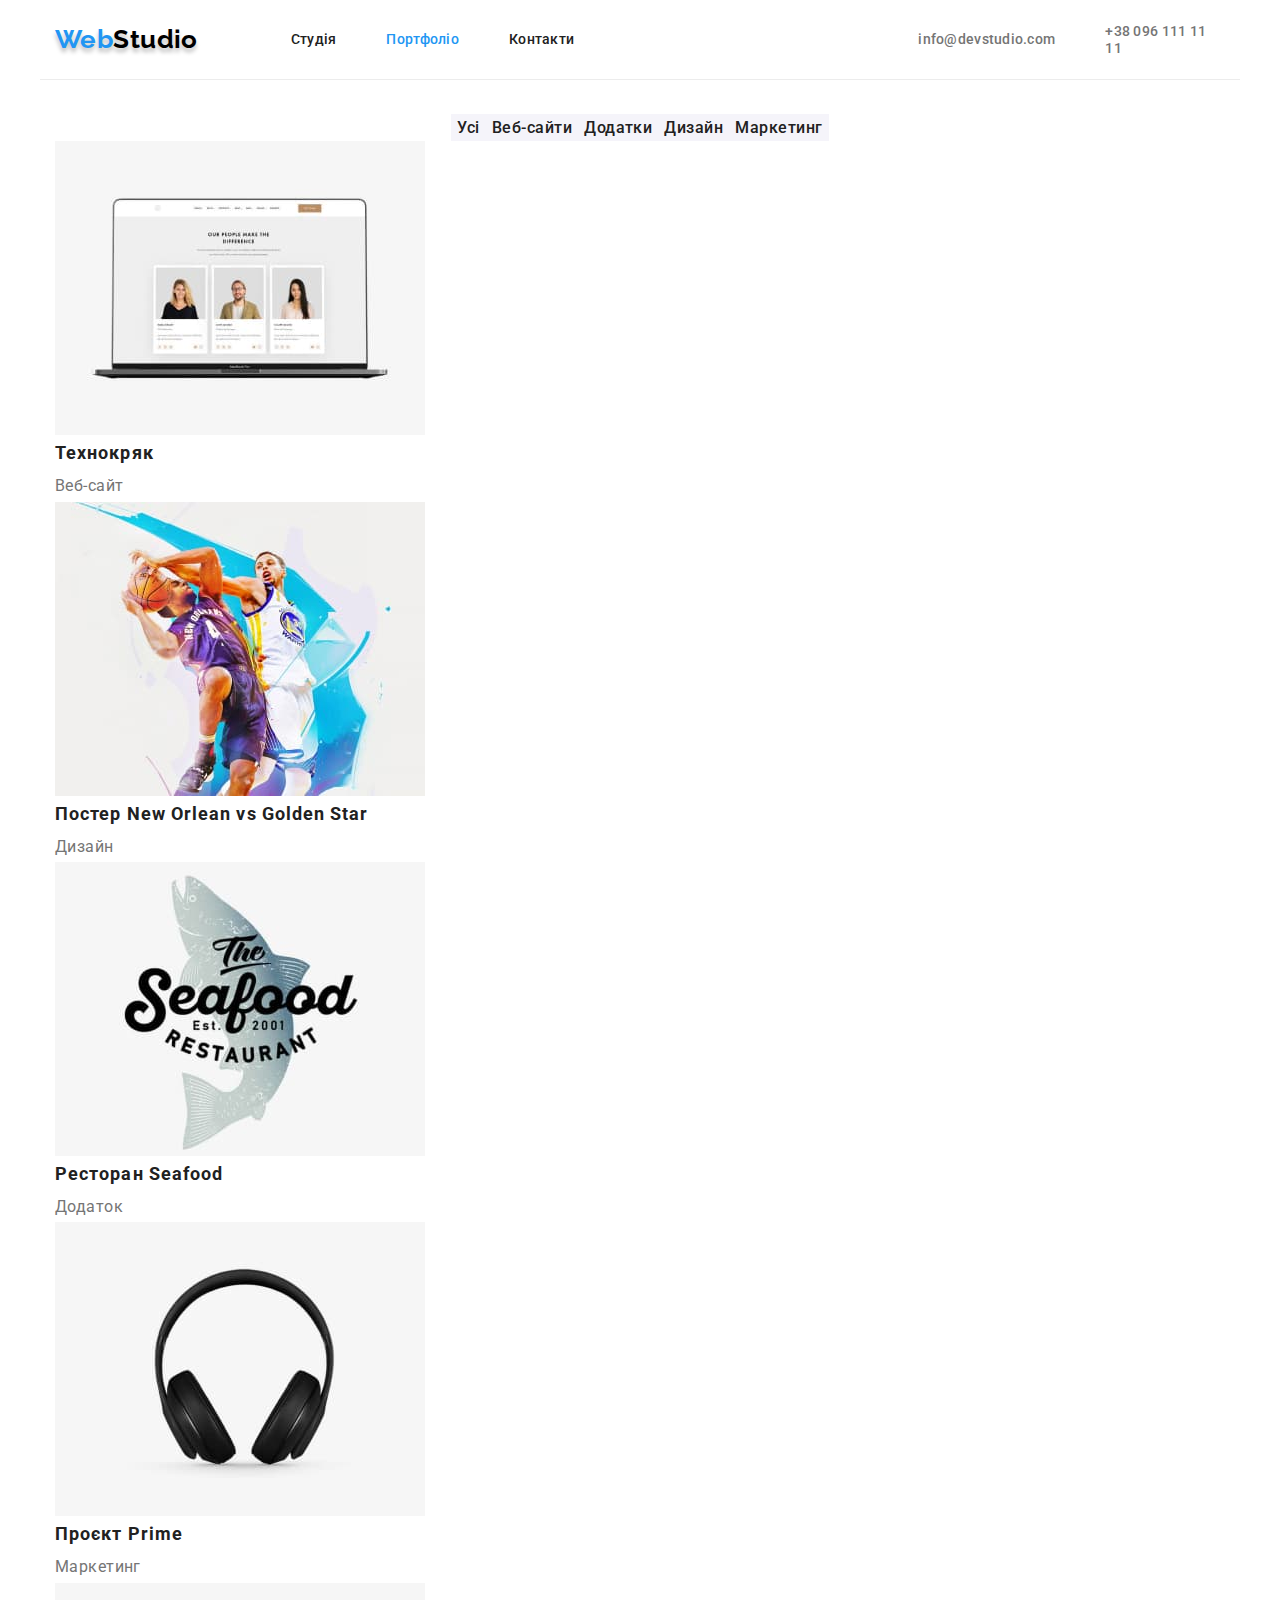
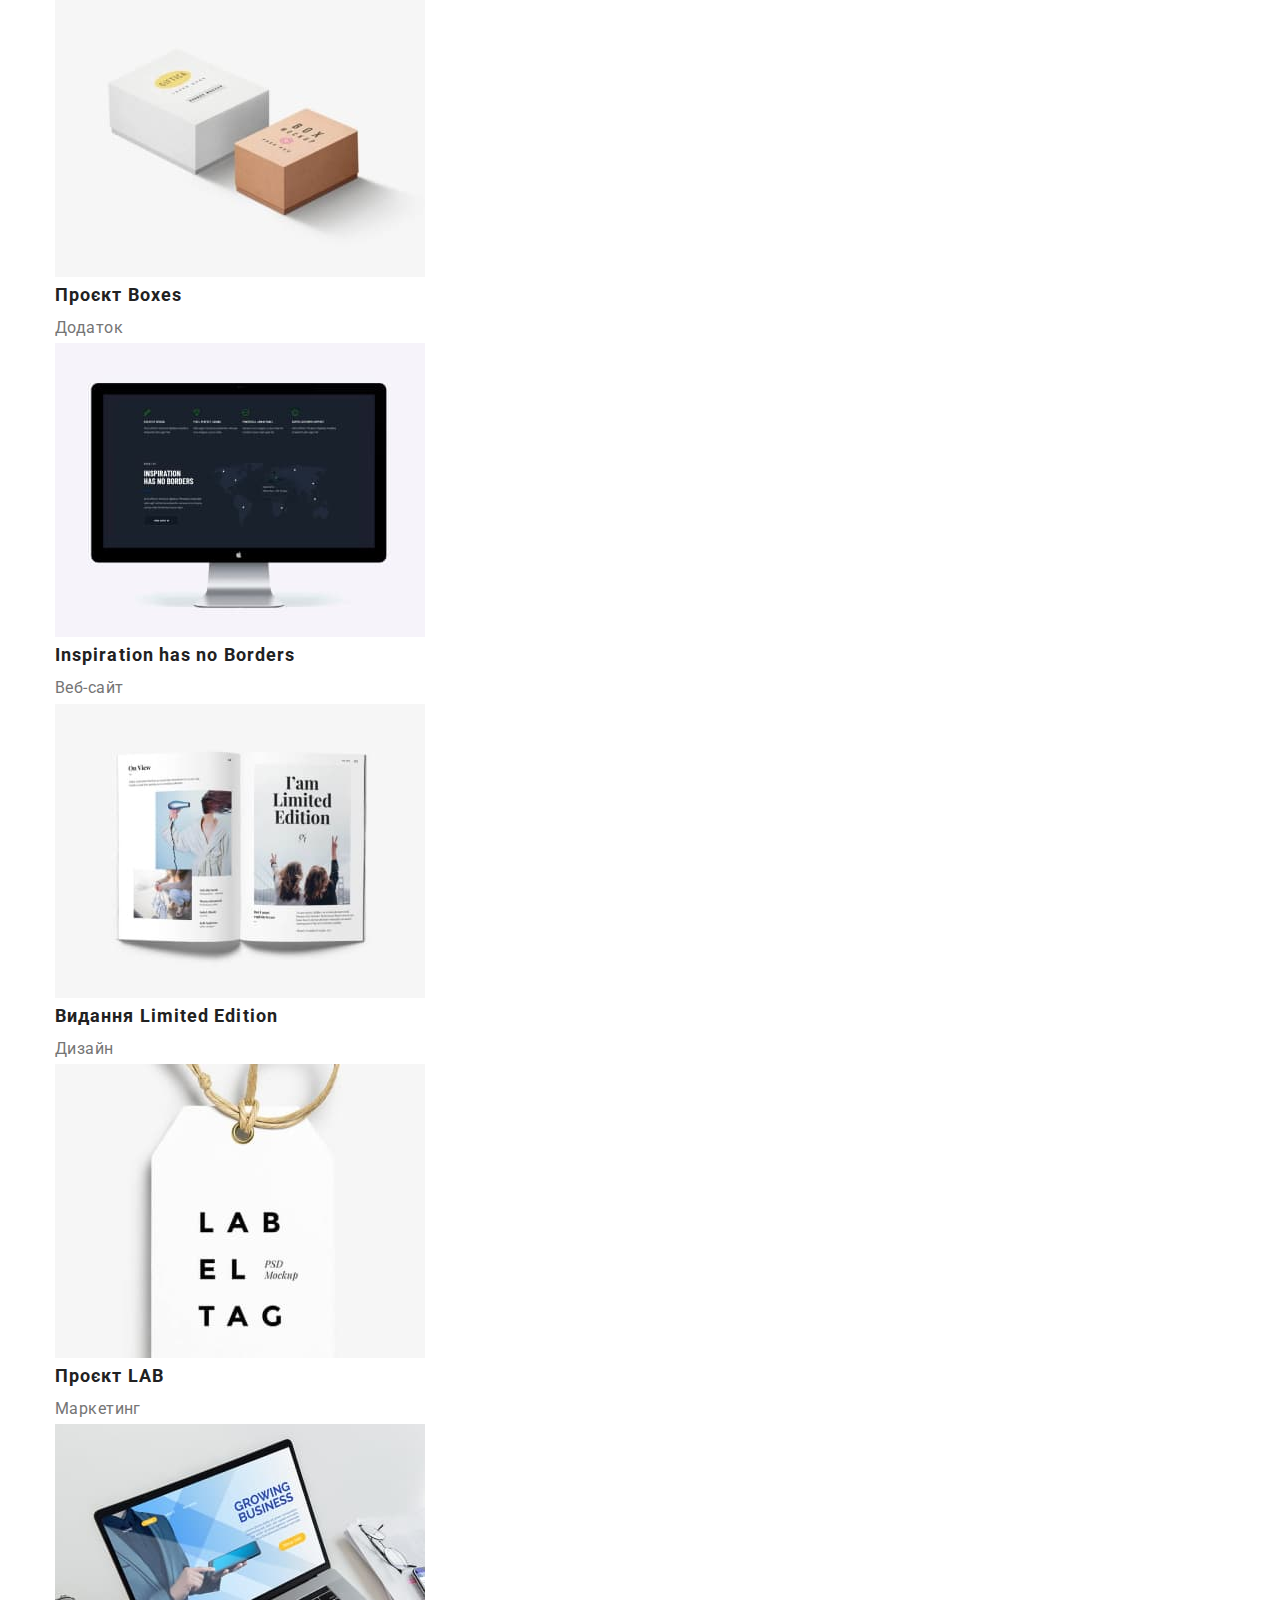
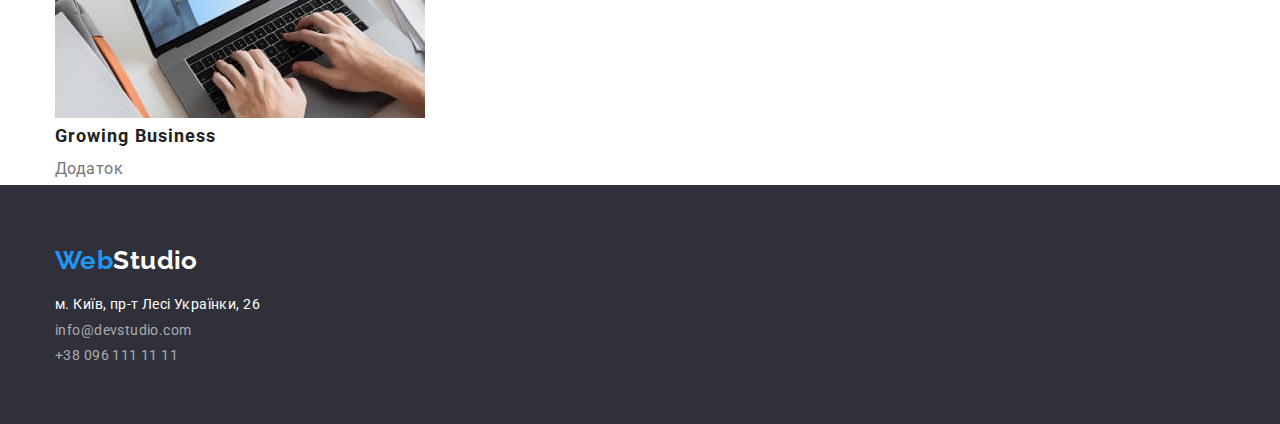
==== portfolio.html @ 4a366b96 "first" ====
<!DOCTYPE html>
<html lang="uk">
  <head>
    <meta charset="UTF-8" />
    <meta http-equiv="X-UA-Compatible" content="IE=edge" />
    <meta name="viewport" content="width=device-width, initial-scale=1.0" />
    <title>Portfolio</title>
    <link
      href="https://fonts.googleapis.com/css2?family=Raleway:wght@700&family=Roboto:wght@400;500;700;900&display=swap"
      rel="stylesheet"
    />
    <link
      rel="stylesheet"
      href="https://cdnjs.cloudflare.com/ajax/libs/modern-normalize/1.0.0/modern-normalize.min.css"
    />
    <link rel="stylesheet" href="./css/styles.css" />
  </head>
  <body>
    <!-- Хедер -->
    <header>
      <div class="container header-container">
        <a href="./index.html" lang="en" class="general-logo"
          ><span class="accent-logo">Web</span>Studio</a
        >
        <nav class="nav-container">
          <ul class="list-nav">
            <li class="nav-list-item">
              <a href="./index.html" class="nav-element">Студія</a>
            </li>
            <li class="nav-list-item">
              <a href="./portfolio.html" class="nav-element current">Портфоліо</a>
            </li>
            <li class="nav-list-item">
              <a href="" class="nav-element">Контакти</a>
            </li>
          </ul>
        </nav>
        <ul class="list-contacts contacts-container">
          <li class="list-contacts-item">
            <a href="mailto:info@devstudio.com" class="contact">info@devstudio.com</a>
          </li>
          <li class="list-contacts-item">
            <a href="tel:+38096111111" class="contact">+38 096 111 11 11</a>
          </li>
        </ul>
      </div>
    </header>
    <main>
      <!-- секція:головна сторінка -->
      <section>
        <div class="container">
          <h1 class="hiden-title">Портфоліо</h1>
          <ul class="list-filter">
            <li cla>
              <button type="button" class="filter-button">Усі</button>
            </li>
            <li>
              <button type="button" class="filter-button">Веб-сайти</button>
            </li>
            <li>
              <button type="button" class="filter-button">Додатки</button>
            </li>
            <li>
              <button type="button" class="filter-button">Дизайн</button>
            </li>
            <li>
              <button type="button" class="filter-button">Маркетинг</button>
            </li>
          </ul>
          <ul class="list-projects">
            <li>
              <img src="./images/portfolio1.jpg" alt="відкритий ноутбук" width="370" height="294" />
              <h2 class="projects-subtitle">Технокряк</h2>
              <p class="projects-text">Веб-сайт</p>
            </li>
            <li>
              <img
                src="./images/portfolio2.jpg"
                alt="двоє людей грають у баскетбол"
                width="370"
                height="294"
              />
              <h2 class="projects-subtitle">
                Постер <span lang="en">New Orlean vs Golden Star</span>
              </h2>
              <p class="projects-text">Дизайн</p>
            </li>
            <li>
              <img src="./images/portfolio3.jpg" alt="логотип ресторану" width="370" height="294" />
              <h2 class="projects-subtitle">Ресторан <span lang="en">Seafood</span></h2>
              <p class="projects-text">Додаток</p>
            </li>
            <li>
              <img src="./images/portfolio4.jpg" alt="навушники" width="370" height="294" />
              <h2 class="projects-subtitle">Проєкт <span lang="en">Prime</span></h2>
              <p class="projects-text">Маркетинг</p>
            </li>
            <li>
              <img src="./images/portfolio5.jpg" alt="картонні коробки" width="370" height="294" />
              <h2 class="projects-subtitle">Проєкт <span lang="en">Boxes</span></h2>
              <p class="projects-text">Додаток</p>
            </li>
            <li>
              <img
                src="./images/portfolio6.jpg"
                alt="моноблок компьютора"
                width="370"
                height="294"
              />
              <h2 lang="en" class="projects-subtitle">Inspiration has no Borders</h2>
              <p class="projects-text">Веб-сайт</p>
            </li>
            <li>
              <img src="./images/portfolio7.jpg" alt="розкрита книга" width="370" height="294" />
              <h2 class="projects-subtitle">Видання <span lang="en">Limited Edition</span></h2>
              <p class="projects-text">Дизайн</p>
            </li>
            <li>
              <img src="./images/portfolio8.jpg" alt="товариний знак" width="370" height="294" />
              <h2 class="projects-subtitle">Проєкт <span lang="en">LAB</span></h2>
              <p class="projects-text">Маркетинг</p>
            </li>
            <li>
              <img
                src="./images/portfolio9.jpg"
                alt="руки людини на клавіатурі ноутбука"
                width="370"
                height="294"
              />
              <h2 lang="en" class="projects-subtitle">Growing Business</h2>
              <p class="projects-text">Додаток</p>
            </li>
          </ul>
        </div>
      </section>
    </main>
    <!-- підвал -->
    <footer>
      <div class="container">
        <a href="./index.html" lang="en" class="footer-logo"
          ><span class="accent-logo">Web</span>Studio</a
        >
        <address>
          <ul class="list-footer">
            <li class="list-footer-item">
              <a
                href="https://www.google.com/maps/place/%D0%B1%D1%83%D0%BB%D1%8C%D0%B2%D0%B0%D1%80+%D0%9B%D0%B5%D1%81%D1%96+%D0%A3%D0%BA%D1%80%D0%B0%D1%97%D0%BD%D0%BA%D0%B8,+26,+%D0%9A%D0%B8%D1%97%D0%B2,+02000/@50.4265807,30.5361971,17z/data=!3m1!4b1!4m5!3m4!1s0x40d4cf0e033ecbe9:0x57a4dffefec77da0!8m2!3d50.4265807!4d30.5383858"
                target="_blank"
                rel="noopener noreferrer"
                class="contact-footer location"
                >м. Київ, пр-т Лесі Українки, 26</a
              >
            </li>
            <li class="list-footer-item">
              <a href="mailto:info@devstudio.com" class="contact-footer">info@devstudio.com</a>
            </li>
            <li class="list-footer-item">
              <a href="tel:+380961111111" class="contact-footer">+38 096 111 11 11</a>
            </li>
          </ul>
        </address>
      </div>
    </footer>
  </body>
</html>
---- css/styles.css ----
/* основна палітра*/
:root {
    --bcg-main: #FFFFFF;
    --bcg-secondary: #2F303A;
    --bcg-third: #F5F4FA;
    --title: #212121;
    --text: #757575;
    --accent-color: #2196F3;
    --text-secondary: #F5F4FA;
    --logo-main: #000000;
}
/* Загальні зміни */ 

body {
    background-color: var(--bcg-main);
    color: var(--text);
    font-family: Roboto, sans-serif;
    font-weight: 400;
    font-size: 14px;
    line-height: 1.2;
    letter-spacing: 0.03em;
}
h1,h2,h3,h4,p,ul {
    margin: 0;
    padding: 0;
}
img {
    display: block;
}
.container {
    width: 1200px;
    margin-left: auto;
    margin-right: auto;
    padding: 0px 15px;
}
/* Хедер */
.header-container {
    display: flex;
    align-items: center;
    height: 80px;
    margin-left: auto;
    margin-right: auto;
    padding: 0px 15px;
    border-bottom: 1px solid #ECECEC;
}

.nav-container{
    margin-right: 344px;
}

.accent-logo {
    color: var(--accent-color);
}
.general-logo {
    color: var(--logo-main);
    font-family: Raleway, sans-serif;
    font-weight: 700;
    font-size: 26px; 
    text-shadow: 0px 4px 4px rgba(0, 0, 0, 0.25);
    text-decoration: none; 
    margin-right: 93px;
}

.nav-element{
    color: var(--title);
    font-weight: 500;
    line-height: 1.1;
    letter-spacing: 0.02em;
    text-decoration: none;
}

.nav-element:hover,
.nav-element:focus {
    color: var(--accent-color);
}
.nav-element.current{
    color: var(--accent-color);
}

.nav-list-item:not(:last-child){
    margin-right: 50px;
}
.contact {
    color: var(--text);
    font-weight: 500;
    line-height: 1.1;
    letter-spacing: 0.02em;
    text-decoration: none;
}
.contact:hover,
.contact:focus {
    color: var(--accent-color);
}
.list-nav {
    display: flex;
    list-style: none;
    
}
.list-contacts {
    list-style: none;
}
.contacts-container {
    display: flex;
    align-items: center;
}
.list-contacts-item:not(:last-child) {
    margin-right: 50px;
}
/* Герой */
.hero {
    background-color:var(--bcg-secondary);
    width: 1600px;
    height: 600px;
    
    padding-top: 200px;
}
.hero-title {
    color: var(--bcg-main);
    font-weight: 900;
    font-size: 44px;
    line-height: 1.4;
    letter-spacing: 0.06em;
    text-align: center;
    margin-bottom: 30px;
    width: 696px;
    margin-right: auto;
    margin-left: auto; 
}

.hero-button {
    font-family: inherit;
    background-color: var(--accent-color);
    color: var(--bcg-main);
    font-weight: 700;
    font-size: 16px;
    line-height: 1.9;
    letter-spacing: 0.06em;
    border: none;
    cursor: pointer;
    border-radius: 4px;
    margin-right: auto;
    margin-left: auto;
    display: block;
}

/* секція перелік переваг компанії */

.hiden-title {
visibility: hidden;
}
.superiority-title {
    color: var(--title);
    font-size: 14px;
    font-weight: 700;
    line-height: 1.1;
    margin-bottom: 10px;
}
.superiority-text {
    line-height: 1.7;
}
.list-superiority {
    list-style: none;
    display: flex;
    padding-bottom: 94px;
    padding-top: 94px;
    align-items: center;
    margin-left: auto;
    margin-right: auto;
}
.superiority-list-item:not(:last-child) {
    margin-right: 30px;
}
/* секція:перелік послуг,які може надати компаніяї*/

.services-container {
    padding-bottom: 94px;
}
.services-title {
    color: var(--title);
    font-weight: 700;
    font-size: 36px;
    text-align: center;
    margin-bottom: 50px;
}
.list-services {
    list-style: none;
    display: flex;
    justify-content: flex-start; 
}

.list-services-item:not(:last-child) {
margin-right: 30px;
}

/* секція:перелік працівників компанії */
.team-section {
    background-color: var(--bcg-third);
    padding-bottom: 94px;
}
.team-section-container {
    padding-top: 94px;
}
.team-main-title {
    color: var(--title);
    font-weight: 700;
    font-size: 36px;
    text-align: center;
    margin-bottom: 50px;
    
}
.team-secondary-title {
    color: var(--title);
    font-weight: 500;
    font-size: 16px;
    margin-bottom: 10px;
}
.team-text {
    font-size: 16px;
    
}
.list-team {
    background-color: var(--bcg-third);
    list-style: none;
    display: flex;
    text-align: center;
}
.list-team-item:not(:last-child) {
margin-right: 30px;
}
.list-team-item {
background-color: var(--bcg-main);
width: 270px;
height: 368px;
border-radius: 2px;
box-shadow: 1px 1px 1px 1px rgba(0, 0, 0, 0.25)
}
.team-img {
    margin-bottom: 30px;
}
/* підвал */
footer {
    background-color: var(--bcg-secondary);
    padding-top: 60px;
    padding-bottom: 60px;
}
.footer-logo {
    display: inline-block;
    color: var(--bcg-main);
    font-family: Raleway, sans-serif;
    font-weight: 700;
    font-size: 26px;
    text-decoration: none;
    margin-bottom: 20px;
}

.contact-footer.location {
    color: var(--bcg-main);
    text-decoration: none;
    font-style: normal;
}
.contact-footer-location:hover,
.contact-footer-location:focus {
    color: var(--accent-color);
}

.contact-footer {
    color: rgba(255, 255, 255, 0.6);
    text-decoration: none;
    font-style: normal;
}

.contact-footer:hover,
.contact-footer:focus {
    color: var(--accent-color);
}
.list-footer {
    list-style: none;
}
.list-footer-item:not(:last-child) {
    margin-bottom: 9px;
}
/* -------------Портфоліо------------ */
/* секція:головна сторінка */
.list-filter {
    list-style: none;
    display: flex;
    justify-content: center;
    
    
}

.filter-button {
    font-family: inherit;
    font-weight: 500;
    font-size: 16px;
    line-height: 1.6;
    letter-spacing: 0.03em;
    color: var(--title);
    background-color: var(--bcg-third);
    border: none;
    cursor: pointer;

}
.filter-button:hover,
.filter-button:focus {
    background-color: var(--accent-color);
    color: var(--bcg-main);
}
/* секція:проєкт */
.list-projects {
    list-style-type: none;
}
.projects-subtitle {
    color: var(--title);
    font-size: 18px;
    line-height: 2;
    letter-spacing: 0.06em;
}
.projects-text {
    font-size: 16px;
    line-height: 1.9;
    
}
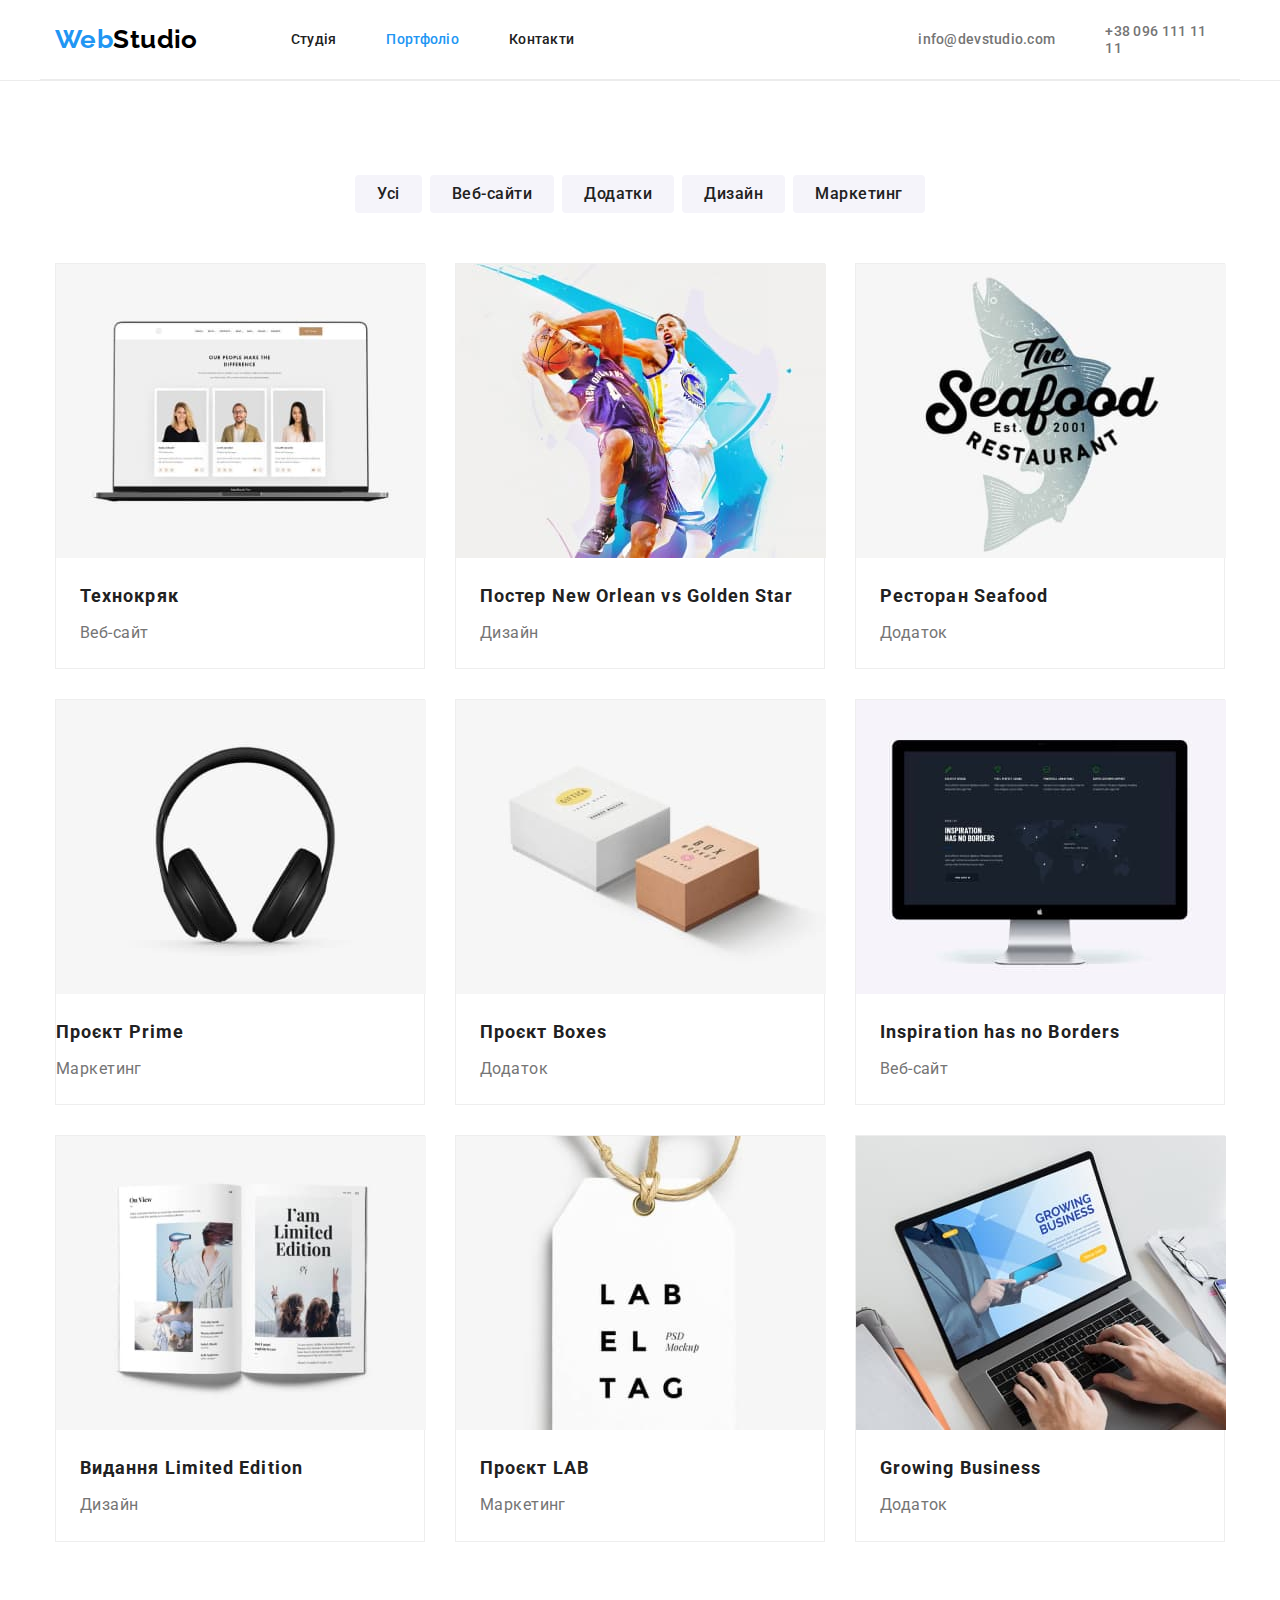
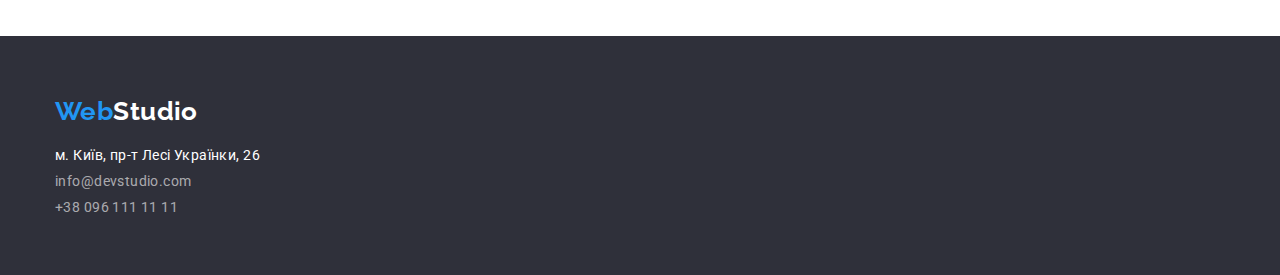
==== commit 88d175db: "second" ====
--- a/portfolio.html
+++ b/portfolio.html
@@ -17,7 +17,7 @@
   </head>
   <body>
     <!-- Хедер -->
-    <header>
+    <header class="header-line header-portfolio">
       <div class="container header-container">
         <a href="./index.html" lang="en" class="general-logo"
           ><span class="accent-logo">Web</span>Studio</a
@@ -47,7 +47,7 @@
     </header>
     <main>
       <!-- секція:головна сторінка -->
-      <section>
+      <section class="main-portfolio">
         <div class="container">
           <h1 class="hiden-title">Портфоліо</h1>
           <ul class="list-filter">
@@ -68,67 +68,110 @@
             </li>
           </ul>
           <ul class="list-projects">
-            <li>
-              <img src="./images/portfolio1.jpg" alt="відкритий ноутбук" width="370" height="294" />
-              <h2 class="projects-subtitle">Технокряк</h2>
-              <p class="projects-text">Веб-сайт</p>
-            </li>
-            <li>
-              <img
+            <li class="project-item">
+              <img
+                class="img-projects"
+                src="./images/portfolio1.jpg"
+                alt="відкритий ноутбук"
+                width="370"
+              />
+              <div class="projects-text-container">
+                <h2 class="projects-subtitle">Технокряк</h2>
+                <p class="projects-text">Веб-сайт</p>
+              </div>
+            </li>
+            <li class="project-item">
+              <img
+                class="img-projects"
                 src="./images/portfolio2.jpg"
                 alt="двоє людей грають у баскетбол"
                 width="370"
-                height="294"
-              />
-              <h2 class="projects-subtitle">
-                Постер <span lang="en">New Orlean vs Golden Star</span>
-              </h2>
-              <p class="projects-text">Дизайн</p>
-            </li>
-            <li>
-              <img src="./images/portfolio3.jpg" alt="логотип ресторану" width="370" height="294" />
-              <h2 class="projects-subtitle">Ресторан <span lang="en">Seafood</span></h2>
-              <p class="projects-text">Додаток</p>
-            </li>
-            <li>
-              <img src="./images/portfolio4.jpg" alt="навушники" width="370" height="294" />
-              <h2 class="projects-subtitle">Проєкт <span lang="en">Prime</span></h2>
-              <p class="projects-text">Маркетинг</p>
-            </li>
-            <li>
-              <img src="./images/portfolio5.jpg" alt="картонні коробки" width="370" height="294" />
-              <h2 class="projects-subtitle">Проєкт <span lang="en">Boxes</span></h2>
-              <p class="projects-text">Додаток</p>
-            </li>
-            <li>
-              <img
+              />
+              <div class="projects-text-container">
+                <h2 class="projects-subtitle">
+                  Постер <span lang="en">New Orlean vs Golden Star</span>
+                </h2>
+                <p class="projects-text">Дизайн</p>
+              </div>
+            </li>
+            <li class="project-item">
+              <img
+                class="img-projects"
+                src="./images/portfolio3.jpg"
+                alt="логотип ресторану"
+                width="370"
+              />
+              <div class="projects-text-container">
+                <h2 class="projects-subtitle">Ресторан <span lang="en">Seafood</span></h2>
+                <p class="projects-text">Додаток</p>
+              </div>
+            </li>
+            <li class="project-item">
+              <img class="img-projects" src="./images/portfolio4.jpg" alt="навушники" width="370" />
+              <div>
+                <h2 class="projects-subtitle">Проєкт <span lang="en">Prime</span></h2>
+                <p class="projects-text">Маркетинг</p>
+              </div>
+            </li>
+            <li class="project-item">
+              <img
+                class="img-projects"
+                src="./images/portfolio5.jpg"
+                alt="картонні коробки"
+                width="370"
+              />
+              <div class="projects-text-container">
+                <h2 class="projects-subtitle">Проєкт <span lang="en">Boxes</span></h2>
+                <p class="projects-text">Додаток</p>
+              </div>
+            </li>
+            <li class="project-item">
+              <img
+                class="img-projects"
                 src="./images/portfolio6.jpg"
                 alt="моноблок компьютора"
                 width="370"
-                height="294"
-              />
-              <h2 lang="en" class="projects-subtitle">Inspiration has no Borders</h2>
-              <p class="projects-text">Веб-сайт</p>
-            </li>
-            <li>
-              <img src="./images/portfolio7.jpg" alt="розкрита книга" width="370" height="294" />
-              <h2 class="projects-subtitle">Видання <span lang="en">Limited Edition</span></h2>
-              <p class="projects-text">Дизайн</p>
-            </li>
-            <li>
-              <img src="./images/portfolio8.jpg" alt="товариний знак" width="370" height="294" />
-              <h2 class="projects-subtitle">Проєкт <span lang="en">LAB</span></h2>
-              <p class="projects-text">Маркетинг</p>
-            </li>
-            <li>
-              <img
+              />
+              <div class="projects-text-container">
+                <h2 lang="en" class="projects-subtitle">Inspiration has no Borders</h2>
+                <p class="projects-text">Веб-сайт</p>
+              </div>
+            </li>
+            <li class="project-item">
+              <img
+                class="img-projects"
+                src="./images/portfolio7.jpg"
+                alt="розкрита книга"
+                width="370"
+              />
+              <div class="projects-text-container">
+                <h2 class="projects-subtitle">Видання <span lang="en">Limited Edition</span></h2>
+                <p class="projects-text">Дизайн</p>
+              </div>
+            </li>
+            <li class="project-item">
+              <img
+                class="img-projects"
+                src="./images/portfolio8.jpg"
+                alt="товариний знак"
+                width="370"
+              />
+              <div class="projects-text-container">
+                <h2 class="projects-subtitle">Проєкт <span lang="en">LAB</span></h2>
+                <p class="projects-text">Маркетинг</p>
+              </div>
+            </li>
+            <li class="project-item">
+              <img
+                class="img-projects"
                 src="./images/portfolio9.jpg"
                 alt="руки людини на клавіатурі ноутбука"
                 width="370"
-                height="294"
-              />
-              <h2 lang="en" class="projects-subtitle">Growing Business</h2>
-              <p class="projects-text">Додаток</p>
+              />
+              <div class="projects-text-container">
+                <h2 lang="en" class="projects-subtitle">Growing Business</h2>
+                <p class="projects-text">Додаток</p>
+              </div>
             </li>
           </ul>
         </div>
--- a/css/styles.css
+++ b/css/styles.css
@@ -3,6 +3,7 @@
     --bcg-main: #FFFFFF;
     --bcg-secondary: #2F303A;
     --bcg-third: #F5F4FA;
+    --border-projects: #EEEEEE;
     --title: #212121;
     --text: #757575;
     --accent-color: #2196F3;
@@ -34,6 +35,13 @@
     padding: 0px 15px;
 }
 /* Хедер */
+.header-line {
+border-bottom: 1px solid #ECECEC;
+
+}
+.header-portfolio {
+    margin-bottom: 94px;
+}
 .header-container {
     display: flex;
     align-items: center;
@@ -56,7 +64,6 @@
     font-family: Raleway, sans-serif;
     font-weight: 700;
     font-size: 26px; 
-    text-shadow: 0px 4px 4px rgba(0, 0, 0, 0.25);
     text-decoration: none; 
     margin-right: 93px;
 }
@@ -145,9 +152,6 @@
 
 /* секція перелік переваг компанії */
 
-.hiden-title {
-visibility: hidden;
-}
 .superiority-title {
     color: var(--title);
     font-size: 14px;
@@ -231,8 +235,7 @@
 background-color: var(--bcg-main);
 width: 270px;
 height: 368px;
-border-radius: 2px;
-box-shadow: 1px 1px 1px 1px rgba(0, 0, 0, 0.25)
+border-radius: 2%;
 }
 .team-img {
     margin-bottom: 30px;
@@ -281,12 +284,25 @@
 }
 /* -------------Портфоліо------------ */
 /* секція:головна сторінка */
+.hiden-title {
+    position: absolute;
+        width: 1px;
+        height: 1px;
+        margin: -1px;
+        border: 0;
+        padding: 0;
+    
+        white-space: nowrap;
+        clip-path: inset(100%);
+        clip: rect(0 0 0 0);
+        overflow: hidden;
+    }
 .list-filter {
     list-style: none;
     display: flex;
     justify-content: center;
-    
-    
+    gap: 8px;
+    margin-bottom: 50px;  
 }
 
 .filter-button {
@@ -299,6 +315,8 @@
     background-color: var(--bcg-third);
     border: none;
     cursor: pointer;
+    border-radius: 4px;
+    padding: 6px 22px;
 
 }
 .filter-button:hover,
@@ -306,18 +324,43 @@
     background-color: var(--accent-color);
     color: var(--bcg-main);
 }
-/* секція:проєкт */
+
 .list-projects {
     list-style-type: none;
+    display: flex;
+    flex-grow: 1;
+    flex-wrap: wrap;
+    gap: 30px;
+    
 }
 .projects-subtitle {
     color: var(--title);
     font-size: 18px;
     line-height: 2;
     letter-spacing: 0.06em;
+    margin-bottom: 4px;
 }
 .projects-text {
     font-size: 16px;
     line-height: 1.9;
     
+}
+.project-item {
+    border: 1px solid var(--border-projects);
+    width: calc((100% - 2 * 30px) / 3);
+    
+   
+    
+}
+    .img-projects {
+    margin-bottom: 20px;
+    
+}
+.main-portfolio {
+    margin-bottom: 94px;
+}
+.projects-text-container {
+    padding-left: 24px;
+    padding-right: 24px;
+    padding-bottom: 20px;
 }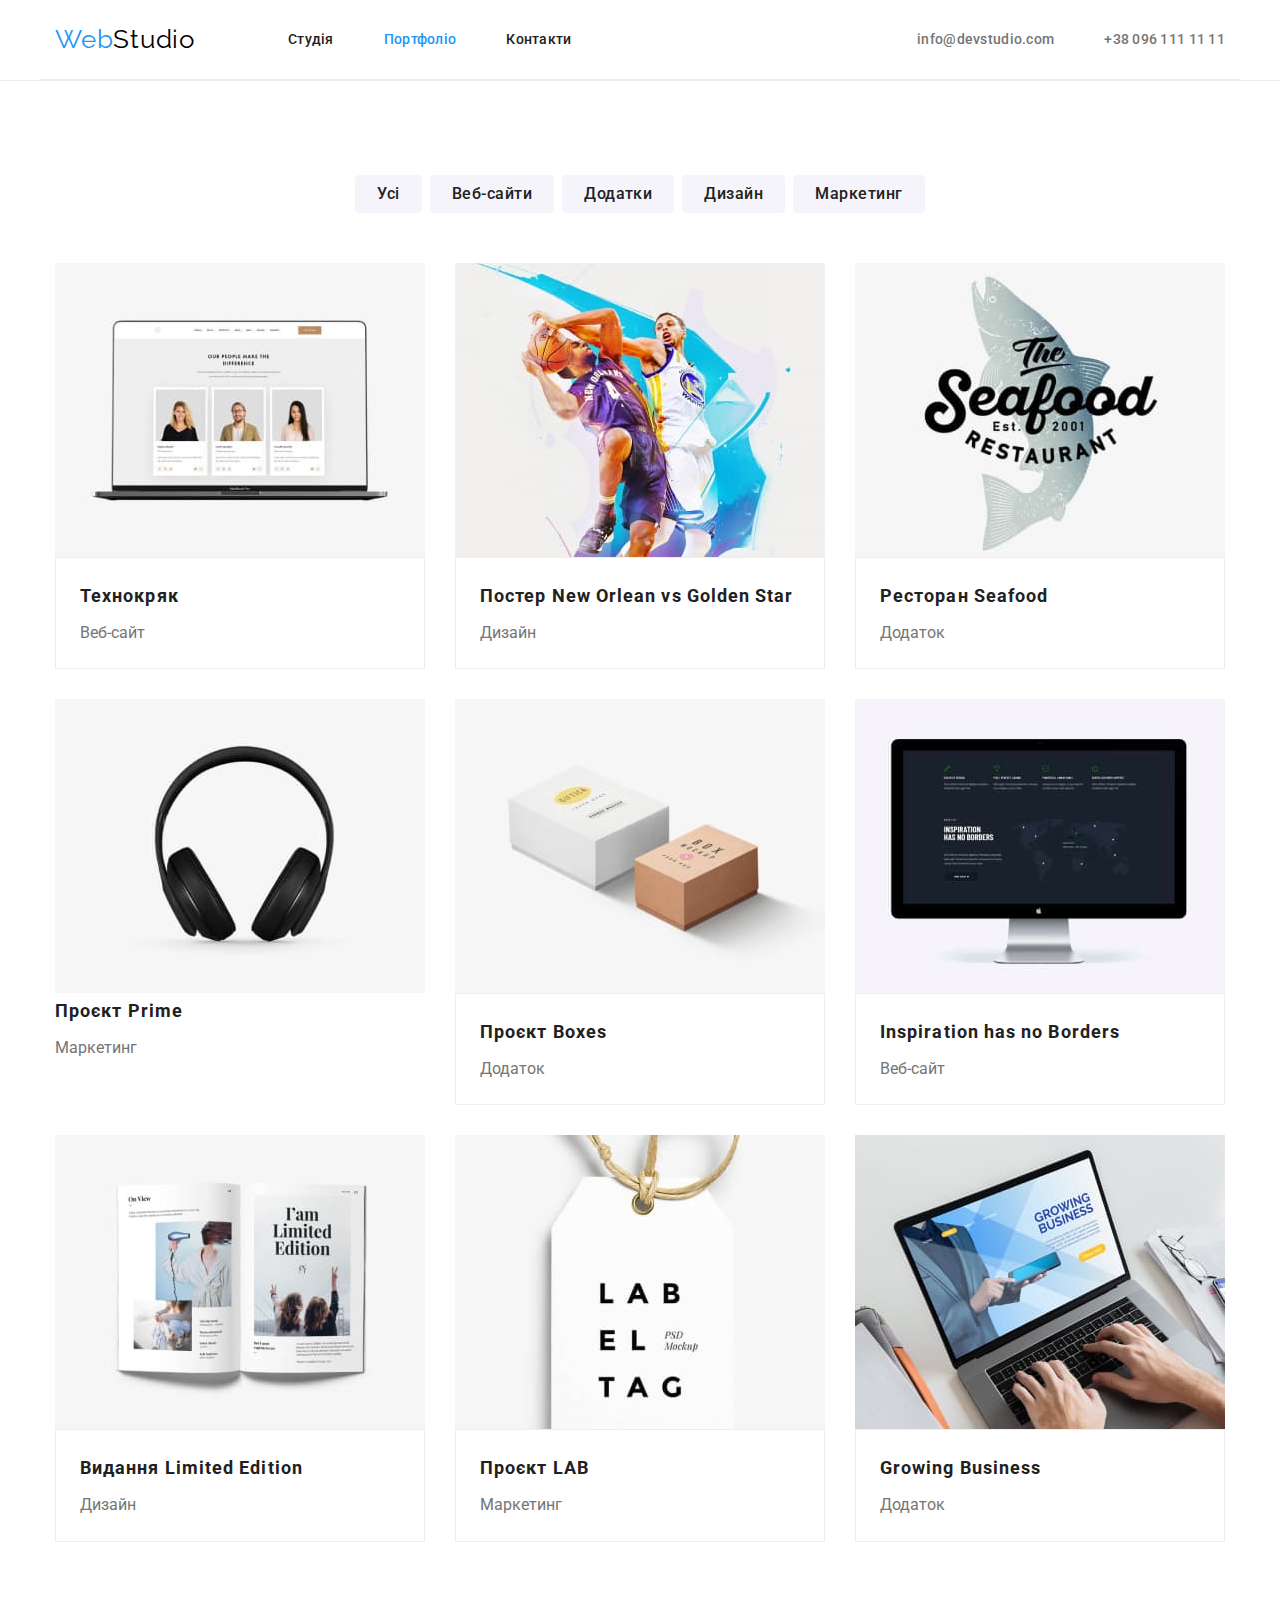
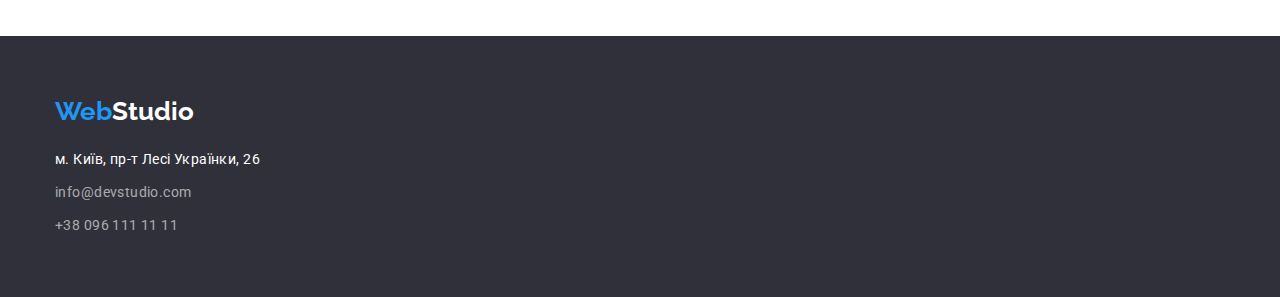
==== commit cecbe97e: "Taking into account the comments" ====
--- a/portfolio.html
+++ b/portfolio.html
@@ -17,41 +17,41 @@
   </head>
   <body>
     <!-- Хедер -->
-    <header class="header-line header-portfolio">
+    <header class="header-line">
       <div class="container header-container">
-        <a href="./index.html" lang="en" class="general-logo"
+        <a href="./index.html" lang="en" class="general-logo link"
           ><span class="accent-logo">Web</span>Studio</a
         >
         <nav class="nav-container">
-          <ul class="list-nav">
+          <ul class="list-nav list">
             <li class="nav-list-item">
-              <a href="./index.html" class="nav-element">Студія</a>
+              <a href="./index.html" class="nav-element link">Студія</a>
             </li>
             <li class="nav-list-item">
-              <a href="./portfolio.html" class="nav-element current">Портфоліо</a>
+              <a href="./portfolio.html" class="nav-element current link">Портфоліо</a>
             </li>
             <li class="nav-list-item">
-              <a href="" class="nav-element">Контакти</a>
+              <a href="" class="nav-element link">Контакти</a>
             </li>
           </ul>
         </nav>
-        <ul class="list-contacts contacts-container">
+        <ul class="list-contacts contacts-container list">
           <li class="list-contacts-item">
-            <a href="mailto:info@devstudio.com" class="contact">info@devstudio.com</a>
+            <a href="mailto:info@devstudio.com" class="contact link">info@devstudio.com</a>
           </li>
           <li class="list-contacts-item">
-            <a href="tel:+38096111111" class="contact">+38 096 111 11 11</a>
+            <a href="tel:+38096111111" class="contact link">+38 096 111 11 11</a>
           </li>
         </ul>
       </div>
     </header>
     <main>
       <!-- секція:головна сторінка -->
-      <section class="main-portfolio">
+      <section class="section main-portfolio">
         <div class="container">
-          <h1 class="hiden-title">Портфоліо</h1>
-          <ul class="list-filter">
-            <li cla>
+          <h1 class="visually-hidden">Портфоліо</h1>
+          <ul class="list-filter list">
+            <li>
               <button type="button" class="filter-button">Усі</button>
             </li>
             <li>
@@ -67,7 +67,7 @@
               <button type="button" class="filter-button">Маркетинг</button>
             </li>
           </ul>
-          <ul class="list-projects">
+          <ul class="list-projects list">
             <li class="project-item">
               <img
                 class="img-projects"
@@ -180,25 +180,25 @@
     <!-- підвал -->
     <footer>
       <div class="container">
-        <a href="./index.html" lang="en" class="footer-logo"
+        <a href="./index.html" lang="en" class="footer-logo link"
           ><span class="accent-logo">Web</span>Studio</a
         >
-        <address>
-          <ul class="list-footer">
+        <address class="footer-address">
+          <ul class="list-footer list">
             <li class="list-footer-item">
               <a
                 href="https://www.google.com/maps/place/%D0%B1%D1%83%D0%BB%D1%8C%D0%B2%D0%B0%D1%80+%D0%9B%D0%B5%D1%81%D1%96+%D0%A3%D0%BA%D1%80%D0%B0%D1%97%D0%BD%D0%BA%D0%B8,+26,+%D0%9A%D0%B8%D1%97%D0%B2,+02000/@50.4265807,30.5361971,17z/data=!3m1!4b1!4m5!3m4!1s0x40d4cf0e033ecbe9:0x57a4dffefec77da0!8m2!3d50.4265807!4d30.5383858"
                 target="_blank"
                 rel="noopener noreferrer"
-                class="contact-footer location"
+                class="contact-footer location link"
                 >м. Київ, пр-т Лесі Українки, 26</a
               >
             </li>
             <li class="list-footer-item">
-              <a href="mailto:info@devstudio.com" class="contact-footer">info@devstudio.com</a>
+              <a href="mailto:info@devstudio.com" class="contact-footer link">info@devstudio.com</a>
             </li>
             <li class="list-footer-item">
-              <a href="tel:+380961111111" class="contact-footer">+38 096 111 11 11</a>
+              <a href="tel:+380961111111" class="contact-footer link">+38 096 111 11 11</a>
             </li>
           </ul>
         </address>
--- a/css/styles.css
+++ b/css/styles.css
@@ -16,10 +16,7 @@
     background-color: var(--bcg-main);
     color: var(--text);
     font-family: Roboto, sans-serif;
-    font-weight: 400;
-    font-size: 14px;
-    line-height: 1.2;
-    letter-spacing: 0.03em;
+   
 }
 h1,h2,h3,h4,p,ul {
     margin: 0;
@@ -34,14 +31,35 @@
     margin-right: auto;
     padding: 0px 15px;
 }
+.link{
+    text-decoration: none;
+}
+.visually-hidden {
+    position: absolute;
+    width: 1px;
+    height: 1px;
+    margin: -1px;
+    border: 0;
+    padding: 0;
+
+    white-space: nowrap;
+    clip-path: inset(100%);
+    clip: rect(0 0 0 0);
+    overflow: hidden;
+}
+.section{
+    padding-top: 94px;
+    padding-bottom: 94px;
+}
+.list{
+    list-style: none;
+}
 /* Хедер */
 .header-line {
 border-bottom: 1px solid #ECECEC;
 
 }
-.header-portfolio {
-    margin-bottom: 94px;
-}
+
 .header-container {
     display: flex;
     align-items: center;
@@ -53,7 +71,7 @@
 }
 
 .nav-container{
-    margin-right: 344px;
+    margin-right: auto;
 }
 
 .accent-logo {
@@ -62,18 +80,22 @@
 .general-logo {
     color: var(--logo-main);
     font-family: Raleway, sans-serif;
-    font-weight: 700;
-    font-size: 26px; 
-    text-decoration: none; 
+    font-size: 26px;
+    line-height: calc(31/26);
+    letter-spacing: 0.03em; 
     margin-right: 93px;
+    padding-top: 20px;
+    padding-bottom: 20px;
 }
 
 .nav-element{
     color: var(--title);
     font-weight: 500;
-    line-height: 1.1;
+    font-size: 14px;
+    line-height: calc(16/14);
     letter-spacing: 0.02em;
-    text-decoration: none;
+    padding-top: 20px;
+    padding-bottom: 20px;
 }
 
 .nav-element:hover,
@@ -90,9 +112,11 @@
 .contact {
     color: var(--text);
     font-weight: 500;
-    line-height: 1.1;
+    font-size: 14px;
+    line-height: calc(16/14);
     letter-spacing: 0.02em;
-    text-decoration: none;
+    padding-top: 20px;
+    padding-bottom: 20px;
 }
 .contact:hover,
 .contact:focus {
@@ -100,12 +124,10 @@
 }
 .list-nav {
     display: flex;
-    list-style: none;
-    
-}
-.list-contacts {
-    list-style: none;
-}
+    
+    
+}
+
 .contacts-container {
     display: flex;
     align-items: center;
@@ -117,9 +139,9 @@
 .hero {
     background-color:var(--bcg-secondary);
     width: 1600px;
-    height: 600px;
-    
+    padding-bottom: 200px;
     padding-top: 200px;
+    text-align: center;
 }
 .hero-title {
     color: var(--bcg-main);
@@ -127,7 +149,6 @@
     font-size: 44px;
     line-height: 1.4;
     letter-spacing: 0.06em;
-    text-align: center;
     margin-bottom: 30px;
     width: 696px;
     margin-right: auto;
@@ -135,61 +156,57 @@
 }
 
 .hero-button {
-    font-family: inherit;
     background-color: var(--accent-color);
     color: var(--bcg-main);
     font-weight: 700;
-    font-size: 16px;
     line-height: 1.9;
     letter-spacing: 0.06em;
     border: none;
     cursor: pointer;
     border-radius: 4px;
-    margin-right: auto;
-    margin-left: auto;
-    display: block;
-}
-
+    padding: 10px 32px;
+}
+.hero-button:hover,
+.hero-button:focus{
+    background-color: #188CE8;
+}
 /* секція перелік переваг компанії */
 
 .superiority-title {
     color: var(--title);
     font-size: 14px;
-    font-weight: 700;
     line-height: 1.1;
+    letter-spacing: 0.03em;
     margin-bottom: 10px;
 }
 .superiority-text {
+    font-size: 14px;
     line-height: 1.7;
+    letter-spacing: 0.03em;
 }
 .list-superiority {
-    list-style: none;
-    display: flex;
-    padding-bottom: 94px;
-    padding-top: 94px;
-    align-items: center;
-    margin-left: auto;
-    margin-right: auto;
+    display: flex;
+}
+.superiority-list-item{
+    width: 270px;
 }
 .superiority-list-item:not(:last-child) {
     margin-right: 30px;
 }
 /* секція:перелік послуг,які може надати компаніяї*/
-
-.services-container {
-    padding-bottom: 94px;
+.section.services {
+    padding-top: 0px;
 }
 .services-title {
     color: var(--title);
-    font-weight: 700;
     font-size: 36px;
+    line-height: calc(42/36);
+    letter-spacing: 0.03em;
     text-align: center;
     margin-bottom: 50px;
 }
 .list-services {
-    list-style: none;
-    display: flex;
-    justify-content: flex-start; 
+    display: flex;
 }
 
 .list-services-item:not(:last-child) {
@@ -201,13 +218,12 @@
     background-color: var(--bcg-third);
     padding-bottom: 94px;
 }
-.team-section-container {
-    padding-top: 94px;
-}
+
 .team-main-title {
     color: var(--title);
-    font-weight: 700;
     font-size: 36px;
+    line-height: calc(42/36);
+    letter-spacing: 0.03em;
     text-align: center;
     margin-bottom: 50px;
     
@@ -216,15 +232,16 @@
     color: var(--title);
     font-weight: 500;
     font-size: 16px;
+    line-height: calc(19/16);
     margin-bottom: 10px;
 }
 .team-text {
-    font-size: 16px;
+    line-height: calc(19/16);
+    letter-spacing: 0.03em;
     
 }
 .list-team {
     background-color: var(--bcg-third);
-    list-style: none;
     display: flex;
     text-align: center;
 }
@@ -234,12 +251,13 @@
 .list-team-item {
 background-color: var(--bcg-main);
 width: 270px;
-height: 368px;
-border-radius: 2%;
-}
-.team-img {
+border-radius: 0px 0px 4px 4px;
+}
+.team-text-container {
+    margin-top: 30px;
     margin-bottom: 30px;
 }
+
 /* підвал */
 footer {
     background-color: var(--bcg-secondary);
@@ -252,53 +270,38 @@
     font-family: Raleway, sans-serif;
     font-weight: 700;
     font-size: 26px;
-    text-decoration: none;
+    line-height: calc(31/26);
     margin-bottom: 20px;
 }
 
 .contact-footer.location {
     color: var(--bcg-main);
-    text-decoration: none;
-    font-style: normal;
-}
-.contact-footer-location:hover,
-.contact-footer-location:focus {
-    color: var(--accent-color);
-}
+}
+
 
 .contact-footer {
     color: rgba(255, 255, 255, 0.6);
-    text-decoration: none;
-    font-style: normal;
+    font-size: 14px;
+    line-height: calc(24/14);
+    letter-spacing: 0.03em;
+    
 }
 
 .contact-footer:hover,
 .contact-footer:focus {
     color: var(--accent-color);
 }
-.list-footer {
-    list-style: none;
-}
+
 .list-footer-item:not(:last-child) {
     margin-bottom: 9px;
 }
+.footer-address{
+    font-style: normal;
+}
 /* -------------Портфоліо------------ */
 /* секція:головна сторінка */
-.hiden-title {
-    position: absolute;
-        width: 1px;
-        height: 1px;
-        margin: -1px;
-        border: 0;
-        padding: 0;
-    
-        white-space: nowrap;
-        clip-path: inset(100%);
-        clip: rect(0 0 0 0);
-        overflow: hidden;
-    }
+
 .list-filter {
-    list-style: none;
     display: flex;
     justify-content: center;
     gap: 8px;
@@ -306,9 +309,7 @@
 }
 
 .filter-button {
-    font-family: inherit;
     font-weight: 500;
-    font-size: 16px;
     line-height: 1.6;
     letter-spacing: 0.03em;
     color: var(--title);
@@ -326,9 +327,7 @@
 }
 
 .list-projects {
-    list-style-type: none;
-    display: flex;
-    flex-grow: 1;
+    display: flex;
     flex-wrap: wrap;
     gap: 30px;
     
@@ -346,21 +345,14 @@
     
 }
 .project-item {
+    
+    width: calc((100% - 2 * 30px) / 3);
+    
+   
+    
+}
+
+.projects-text-container {
+    padding: 20px 24px;
     border: 1px solid var(--border-projects);
-    width: calc((100% - 2 * 30px) / 3);
-    
-   
-    
-}
-    .img-projects {
-    margin-bottom: 20px;
-    
-}
-.main-portfolio {
-    margin-bottom: 94px;
-}
-.projects-text-container {
-    padding-left: 24px;
-    padding-right: 24px;
-    padding-bottom: 20px;
 }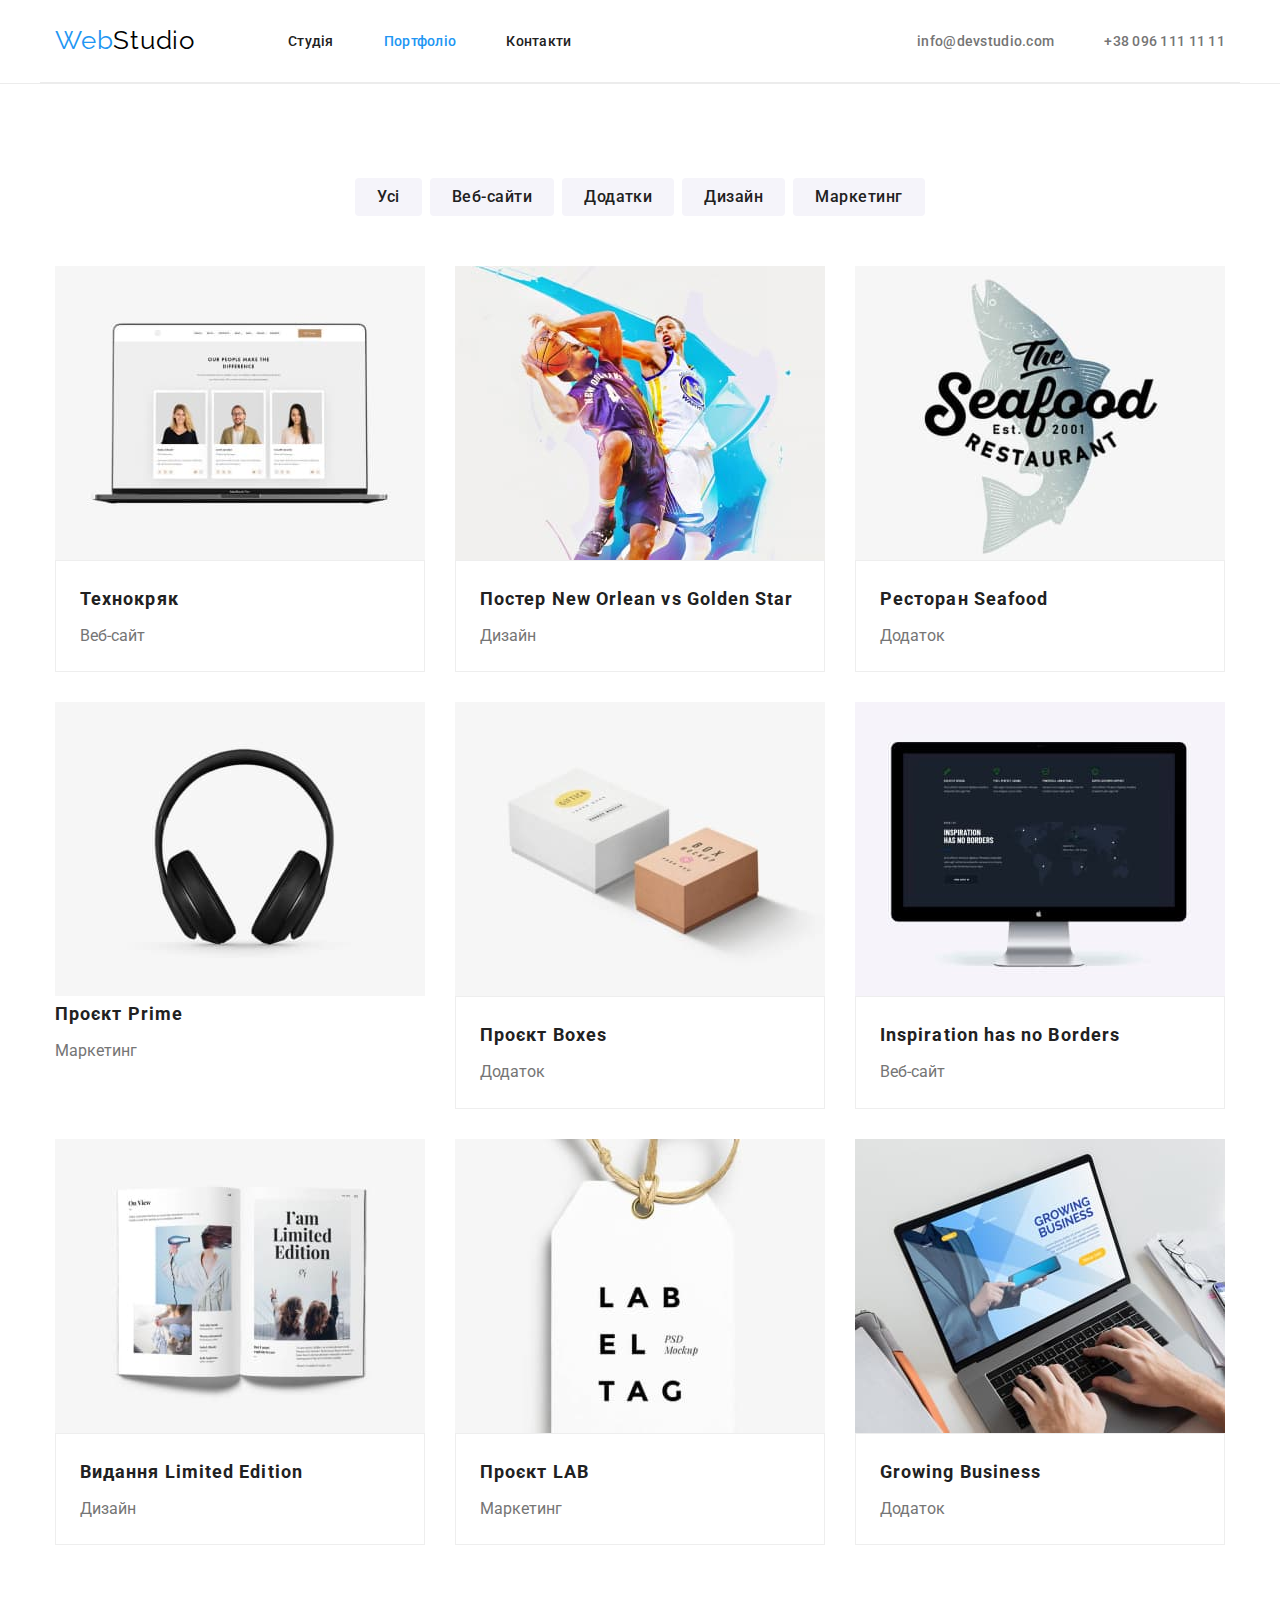
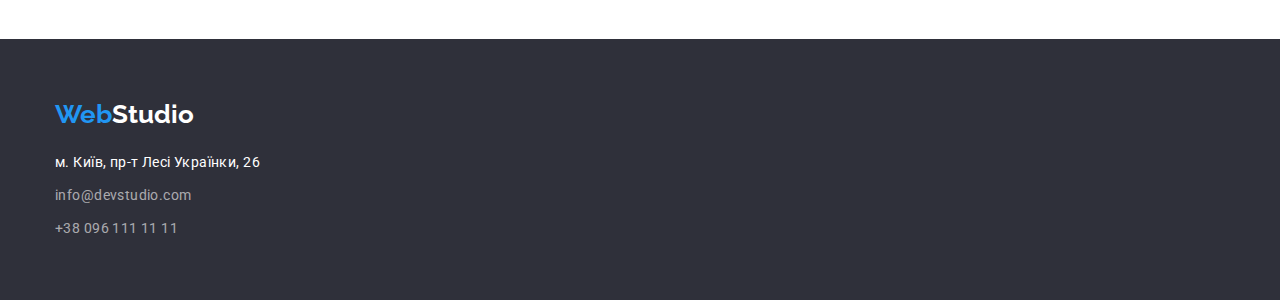
==== commit 12612432: "final" ====
--- a/portfolio.html
+++ b/portfolio.html
@@ -178,7 +178,7 @@
       </section>
     </main>
     <!-- підвал -->
-    <footer>
+    <footer class="footer">
       <div class="container">
         <a href="./index.html" lang="en" class="footer-logo link"
           ><span class="accent-logo">Web</span>Studio</a
--- a/css/styles.css
+++ b/css/styles.css
@@ -63,10 +63,6 @@
 .header-container {
     display: flex;
     align-items: center;
-    height: 80px;
-    margin-left: auto;
-    margin-right: auto;
-    padding: 0px 15px;
     border-bottom: 1px solid #ECECEC;
 }
 
@@ -84,8 +80,8 @@
     line-height: calc(31/26);
     letter-spacing: 0.03em; 
     margin-right: 93px;
-    padding-top: 20px;
-    padding-bottom: 20px;
+    padding-top: 24px;
+    padding-bottom: 25px;
 }
 
 .nav-element{
@@ -94,8 +90,7 @@
     font-size: 14px;
     line-height: calc(16/14);
     letter-spacing: 0.02em;
-    padding-top: 20px;
-    padding-bottom: 20px;
+    
 }
 
 .nav-element:hover,
@@ -108,6 +103,11 @@
 
 .nav-list-item:not(:last-child){
     margin-right: 50px;
+}
+.nav-list-item,
+.list-contacts-item{
+padding-bottom: 32px;
+padding-top: 32px;
 }
 .contact {
     color: var(--text);
@@ -115,8 +115,8 @@
     font-size: 14px;
     line-height: calc(16/14);
     letter-spacing: 0.02em;
-    padding-top: 20px;
-    padding-bottom: 20px;
+    padding-top: 32px;
+    padding-bottom: 32px;
 }
 .contact:hover,
 .contact:focus {
@@ -124,8 +124,6 @@
 }
 .list-nav {
     display: flex;
-    
-    
 }
 
 .contacts-container {
@@ -138,7 +136,6 @@
 /* Герой */
 .hero {
     background-color:var(--bcg-secondary);
-    width: 1600px;
     padding-bottom: 200px;
     padding-top: 200px;
     text-align: center;
@@ -259,7 +256,7 @@
 }
 
 /* підвал */
-footer {
+.footer {
     background-color: var(--bcg-secondary);
     padding-top: 60px;
     padding-bottom: 60px;
